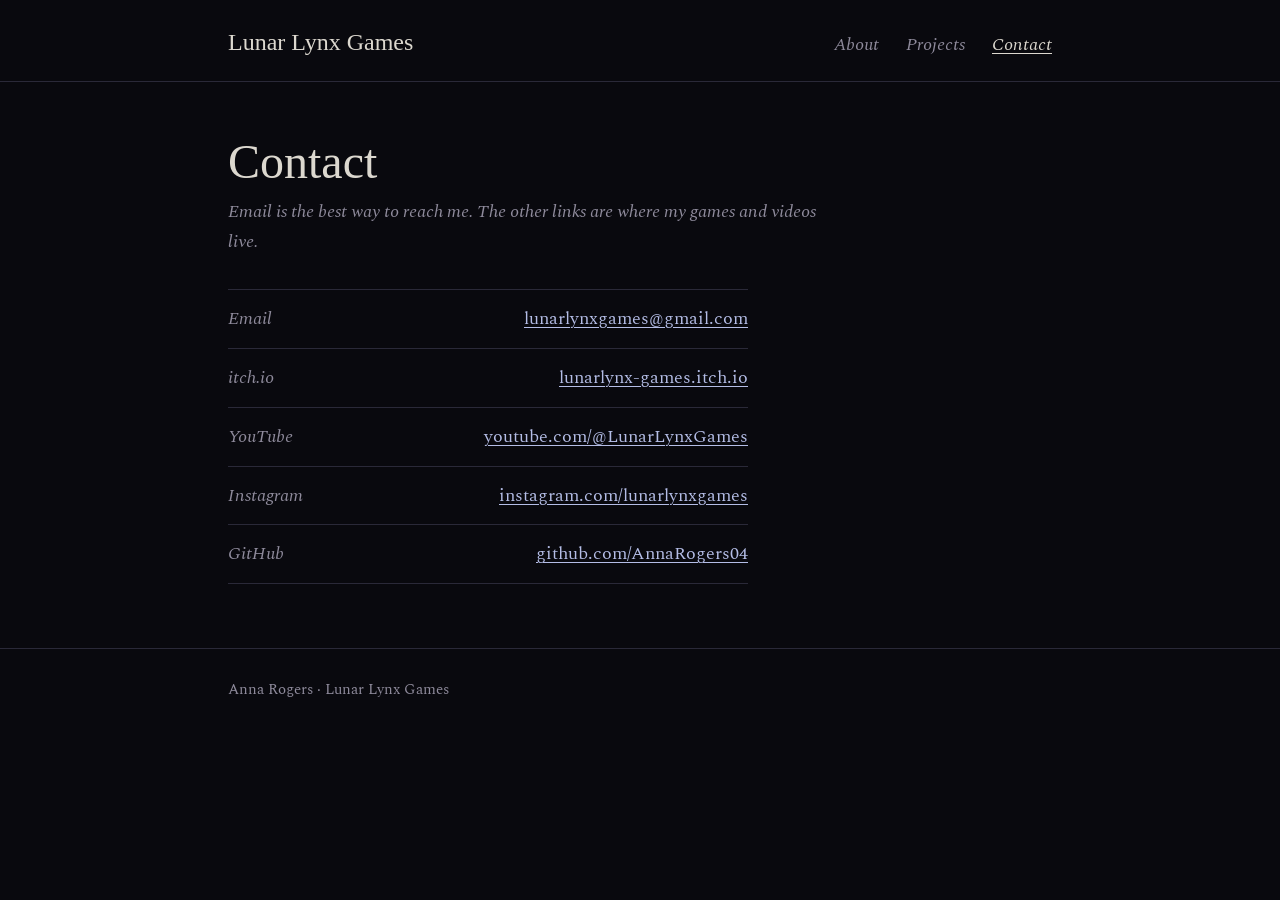
==== contact.html @ 035e0b63 "Rename Contact.html to contact.html" ====
<!DOCTYPE html>
<html lang="en">
<head>
  <meta charset="UTF-8">
  <meta name="viewport" content="width=device-width, initial-scale=1.0">
  <title>Contact | Anna Rogers</title>
  <meta name="description" content="Get in touch with Anna Rogers, indie horror games developer.">
  <link rel="preconnect" href="https://fonts.googleapis.com">
  <link rel="preconnect" href="https://fonts.gstatic.com" crossorigin>
  <link href="https://fonts.googleapis.com/css2?family=IM+Fell+English:ital@0;1&family=Spectral:ital,wght@0,400;0,600;1,400&display=swap" rel="stylesheet">
  <link rel="icon" href="assets/favicon.png">
  <link rel="stylesheet" href="css/style.css">
</head>
<body>
  <header class="site">
    <div class="wrap">
      <a class="brand" href="index.html">Lunar Lynx Games</a>
      <nav>
        <a href="index.html">About</a>
        <a href="projects.html">Projects</a>
        <a href="contact.html" class="current">Contact</a>
      </nav>
    </div>
  </header>

  <main class="wrap">
    <section class="page-section">
      <h1>Contact</h1>
      <p class="lead">Email is the best way to reach me. The other links are where my games and videos live.</p>

      <div class="contact-list">
        <div class="contact-item">
          <span class="contact-label">Email</span>
          <a href="mailto:lunarlynxgames@gmail.com">lunarlynxgames@gmail.com</a>
        </div>
        <div class="contact-item">
          <span class="contact-label">itch.io</span>
          <a href="https://lunarlynx-games.itch.io/" target="_blank" rel="noopener">lunarlynx-games.itch.io</a>
        </div>
        <div class="contact-item">
          <span class="contact-label">YouTube</span>
          <a href="https://www.youtube.com/@LunarLynxGames" target="_blank" rel="noopener">youtube.com/@LunarLynxGames</a>
        </div>
        <div class="contact-item">
          <span class="contact-label">Instagram</span>
          <a href="https://www.instagram.com/lunarlynxgames/" target="_blank" rel="noopener">instagram.com/lunarlynxgames</a>
        </div>
        <div class="contact-item">
          <span class="contact-label">GitHub</span>
          <a href="https://github.com/AnnaRogers04">github.com/AnnaRogers04</a>
        </div>
      </div>
    </section>
  </main>

  <footer>
    <div class="wrap">
      Anna Rogers &middot; Lunar Lynx Games
    </div>
  </footer>
</body>
</html>
---- css/style.css ----
:root {
  --bg: #09090e;
  --text: #dcd8cf;
  --muted: #8f8b9c;
  --line: #2a2938;
  --moon: #b4bde6;
  --eye: #f2a93b;
  --display: "IM Fell English", "Iowan Old Style", Georgia, serif;
  --body: "Spectral", Georgia, "Times New Roman", serif;
}

* { box-sizing: border-box; }

body {
  margin: 0;
  font-family: var(--body);
  font-size: 1.1rem;
  line-height: 1.7;
  background: var(--bg);
  color: var(--text);
}

a { color: var(--moon); text-underline-offset: 3px; text-decoration-thickness: 1px; }
a:hover { color: var(--eye); }

.wrap { max-width: 880px; margin: 0 auto; padding: 0 28px; }

/* Header */
header.site { border-bottom: 1px solid var(--line); }
header.site .wrap {
  display: flex;
  justify-content: space-between;
  align-items: baseline;
  padding-top: 22px;
  padding-bottom: 18px;
  flex-wrap: wrap;
  gap: 8px 24px;
}
header.site .brand {
  font-family: var(--display);
  font-size: 1.5rem;
  color: var(--text);
  text-decoration: none;
}
header.site nav a {
  margin-left: 22px;
  color: var(--muted);
  text-decoration: none;
  font-style: italic;
}
header.site nav a:hover,
header.site nav a.current { color: var(--text); text-decoration: underline; }

/* Headings */
h1, h2, h3 { font-family: var(--display); font-weight: 400; line-height: 1.15; }

/* About page */
.hero {
  padding: 56px 0 64px;
  display: grid;
  grid-template-columns: 1fr 300px;
  gap: 48px;
  align-items: start;
}
.hero h1 { font-size: clamp(2.6rem, 6vw, 3.8rem); margin: 0 0 6px; }
.hero .role { font-style: italic; color: var(--moon); margin: 0 0 28px; }
.hero p.bio { max-width: 34em; margin: 0 0 1.1em; }
.hero p.links { margin-top: 28px; }
.hero p.links a { margin-right: 22px; }
.hero-logo { width: 100%; mix-blend-mode: lighten; margin-top: 8px; }
@media (max-width: 760px) {
  .hero { grid-template-columns: 1fr; gap: 16px; padding-top: 32px; }
  .hero-logo { order: -1; max-width: 240px; }
}

/* Inner pages */
.page-section { padding: 52px 0 64px; }
.page-section h1 { font-size: clamp(2.2rem, 5vw, 3rem); margin: 0 0 8px; }
.lead { color: var(--muted); font-style: italic; max-width: 34em; margin: 0 0 32px; }

/* Filters: plain words, not buttons */
.filters { margin-bottom: 8px; display: flex; gap: 20px; flex-wrap: wrap; }
.filter {
  background: none;
  border: none;
  padding: 0;
  font: inherit;
  font-style: italic;
  color: var(--muted);
  cursor: pointer;
  text-transform: capitalize;
}
.filter:hover { color: var(--text); }
.filter.active { color: var(--text); text-decoration: underline; text-underline-offset: 5px; }

/* Project list: rows divided by thin lines */
.grid { border-top: 1px solid var(--line); }
.card {
  display: flex;
  gap: 22px;
  align-items: center;
  padding: 22px 0;
  border-bottom: 1px solid var(--line);
  text-decoration: none;
  color: var(--text);
}
.thumb {
  width: 200px;
  flex: none;
  aspect-ratio: 16 / 10;
  object-fit: cover;
  border: 1px solid var(--line);
  background: #111018;
}
@media (max-width: 600px) {
  .card { flex-direction: column; align-items: flex-start; gap: 14px; }
  .thumb { width: 100%; }
}
.card h3 { display: inline; margin: 0; font-size: 1.6rem; }
.card:hover h3 { color: var(--eye); }
.card p { margin: 6px 0 0; color: var(--muted); max-width: 36em; }
.card-year { color: var(--muted); font-size: 0.9rem; margin-right: 10px; }
.card-tags { margin-left: 14px; }
.tag { font-style: italic; font-size: 0.95rem; color: var(--muted); }
.tag::before { content: "("; }
.tag::after { content: ")"; }

/* Contact: a plain list */
.contact-list { max-width: 520px; border-top: 1px solid var(--line); }
.contact-item {
  display: flex;
  justify-content: space-between;
  gap: 16px;
  padding: 14px 0;
  border-bottom: 1px solid var(--line);
  flex-wrap: wrap;
}
.contact-label { color: var(--muted); font-style: italic; }

footer { padding: 28px 0 40px; color: var(--muted); font-size: 0.95rem; border-top: 1px solid var(--line); }
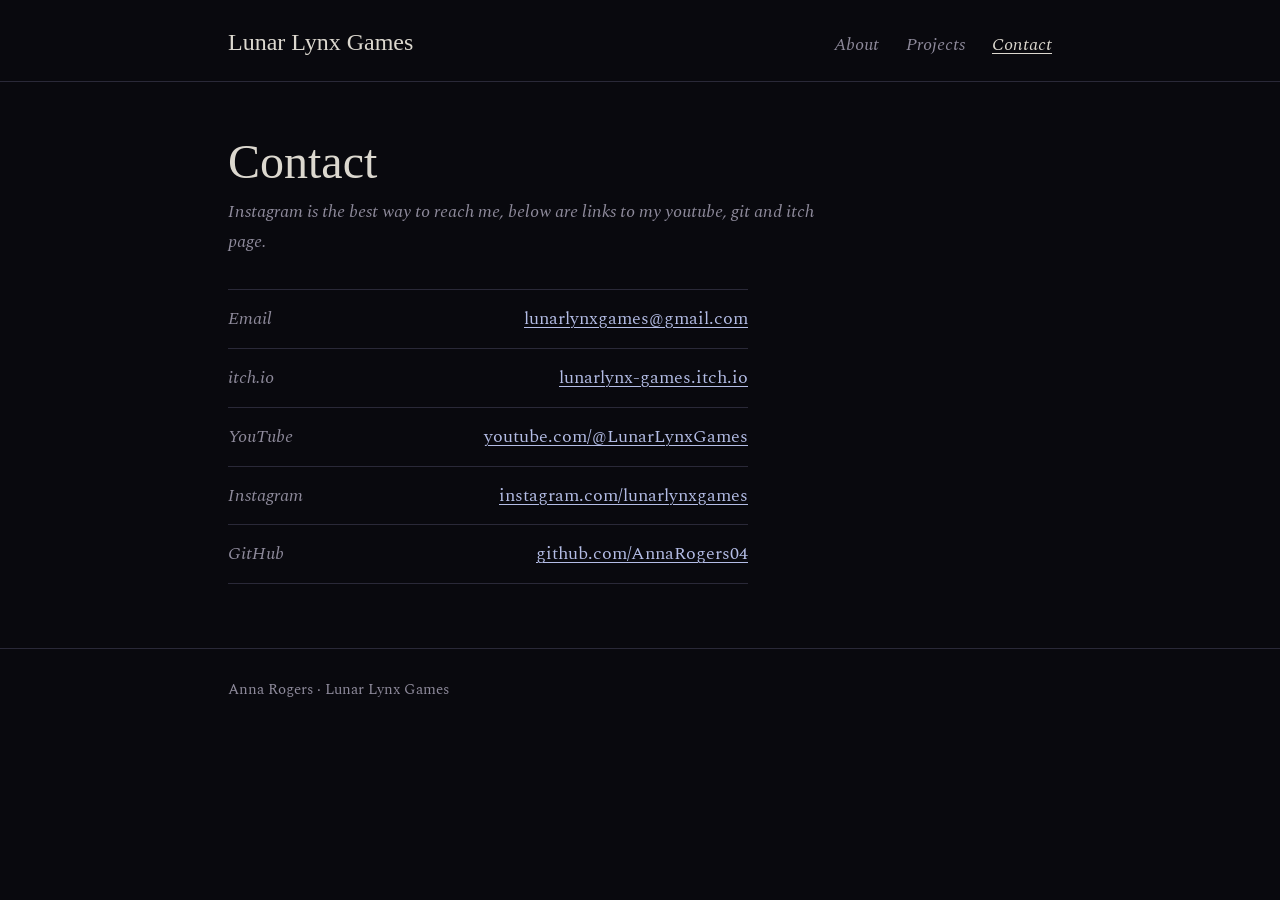
==== commit de14f58d: "Update contact information in contact.html" ====
--- a/contact.html
+++ b/contact.html
@@ -26,7 +26,7 @@
   <main class="wrap">
     <section class="page-section">
       <h1>Contact</h1>
-      <p class="lead">Email is the best way to reach me. The other links are where my games and videos live.</p>
+      <p class="lead">Instagram is the best way to reach me, below are links to my youtube, git and itch page.</p>
 
       <div class="contact-list">
         <div class="contact-item">
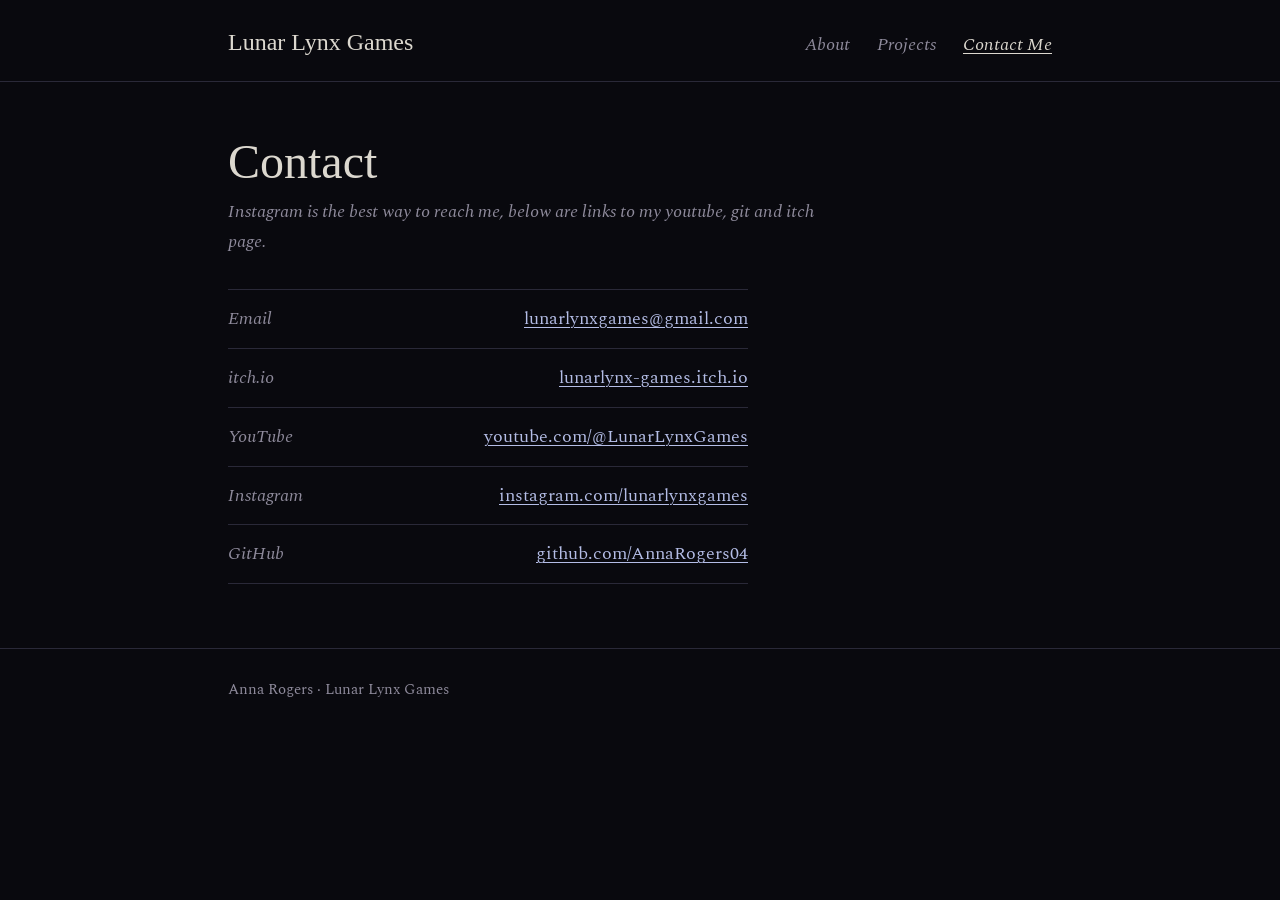
==== commit 30db07ce: "Change 'Contact' link text to 'Contact Me'" ====
--- a/contact.html
+++ b/contact.html
@@ -18,7 +18,7 @@
       <nav>
         <a href="index.html">About</a>
         <a href="projects.html">Projects</a>
-        <a href="contact.html" class="current">Contact</a>
+        <a href="contact.html" class="current">Contact Me</a>
       </nav>
     </div>
   </header>
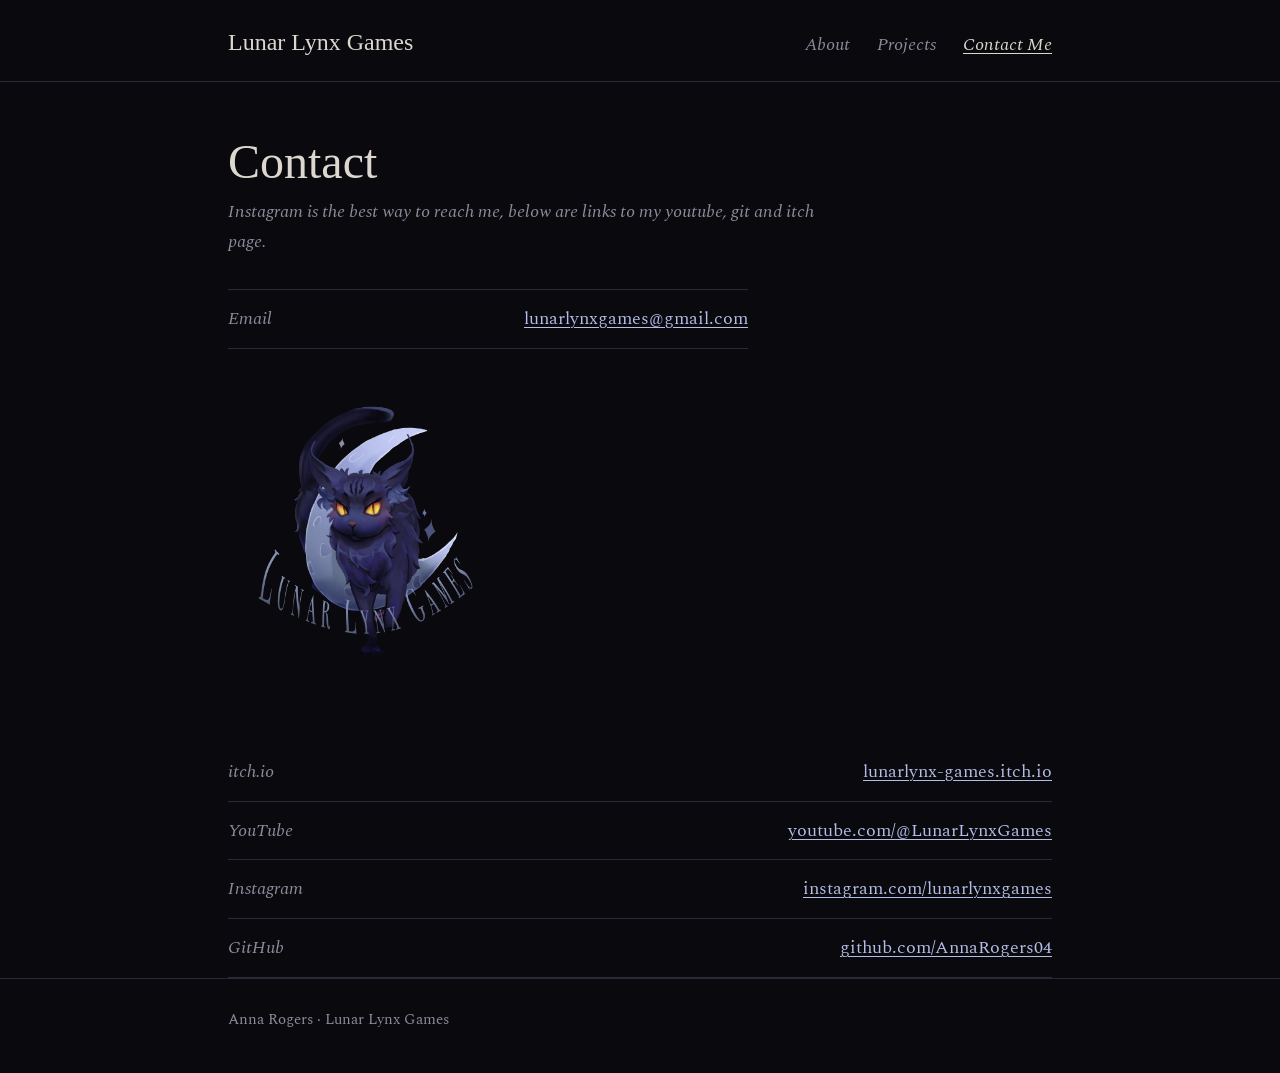
==== commit d5ad3b5c: "Add logo image to contact.html Added a logo image to the contact section." ====
--- a/contact.html
+++ b/contact.html
@@ -33,6 +33,8 @@
           <span class="contact-label">Email</span>
           <a href="mailto:lunarlynxgames@gmail.com">lunarlynxgames@gmail.com</a>
         </div>
+        <img class="hero-logo" src="assets/logo.jpg" alt="Lunar Lynx Games logo" style="max-width: 280px; margin-top: 40px;">
+    </section>
         <div class="contact-item">
           <span class="contact-label">itch.io</span>
           <a href="https://lunarlynx-games.itch.io/" target="_blank" rel="noopener">lunarlynx-games.itch.io</a>
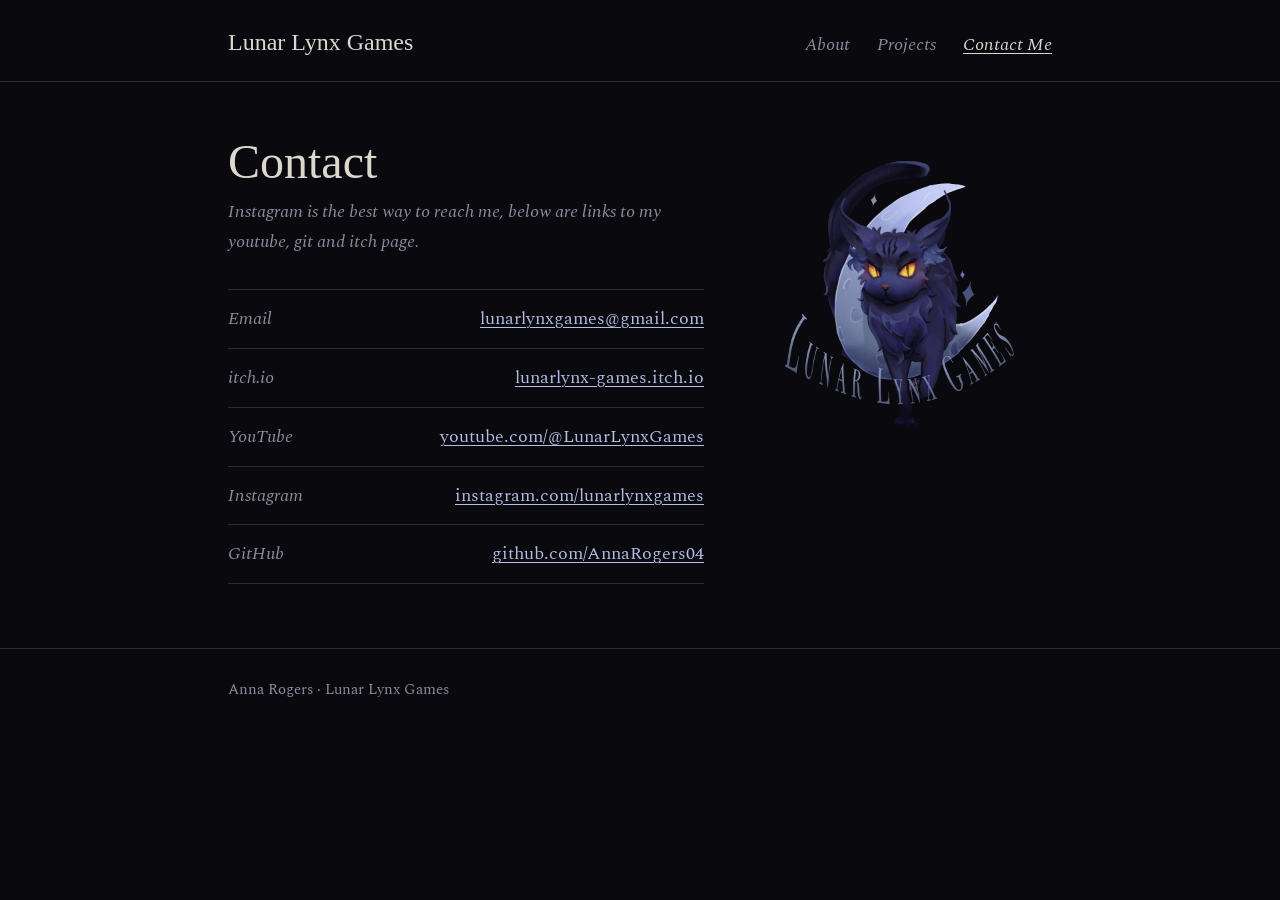
==== commit 1b0fa2cd: "Refactor contact section layout and links" ====
--- a/contact.html
+++ b/contact.html
@@ -24,35 +24,37 @@
   </header>
 
   <main class="wrap">
-    <section class="page-section">
-      <h1>Contact</h1>
-      <p class="lead">Instagram is the best way to reach me, below are links to my youtube, git and itch page.</p>
+    <div class="hero page-section">
+      <div class="hero-text">
+        <h1>Contact</h1>
+        <p class="lead">Instagram is the best way to reach me, below are links to my youtube, git and itch page.</p>
 
-      <div class="contact-list">
-        <div class="contact-item">
-          <span class="contact-label">Email</span>
-          <a href="mailto:lunarlynxgames@gmail.com">lunarlynxgames@gmail.com</a>
-        </div>
-        <img class="hero-logo" src="assets/logo.jpg" alt="Lunar Lynx Games logo" style="max-width: 280px; margin-top: 40px;">
-    </section>
-        <div class="contact-item">
-          <span class="contact-label">itch.io</span>
-          <a href="https://lunarlynx-games.itch.io/" target="_blank" rel="noopener">lunarlynx-games.itch.io</a>
-        </div>
-        <div class="contact-item">
-          <span class="contact-label">YouTube</span>
-          <a href="https://www.youtube.com/@LunarLynxGames" target="_blank" rel="noopener">youtube.com/@LunarLynxGames</a>
-        </div>
-        <div class="contact-item">
-          <span class="contact-label">Instagram</span>
-          <a href="https://www.instagram.com/lunarlynxgames/" target="_blank" rel="noopener">instagram.com/lunarlynxgames</a>
-        </div>
-        <div class="contact-item">
-          <span class="contact-label">GitHub</span>
-          <a href="https://github.com/AnnaRogers04">github.com/AnnaRogers04</a>
+        <div class="contact-list">
+          <div class="contact-item">
+            <span class="contact-label">Email</span>
+            <a href="mailto:lunarlynxgames@gmail.com">lunarlynxgames@gmail.com</a>
+          </div>
+          <div class="contact-item">
+            <span class="contact-label">itch.io</span>
+            <a href="https://lunarlynx-games.itch.io/" target="_blank" rel="noopener">lunarlynx-games.itch.io</a>
+          </div>
+          <div class="contact-item">
+            <span class="contact-label">YouTube</span>
+            <a href="https://www.youtube.com/@LunarLynxGames" target="_blank" rel="noopener">youtube.com/@LunarLynxGames</a>
+          </div>
+          <div class="contact-item">
+            <span class="contact-label">Instagram</span>
+            <a href="https://www.instagram.com/lunarlynxgames/" target="_blank" rel="noopener">instagram.com/lunarlynxgames</a>
+          </div>
+          <div class="contact-item">
+            <span class="contact-label">GitHub</span>
+            <a href="https://github.com/AnnaRogers04">github.com/AnnaRogers04</a>
+          </div>
         </div>
       </div>
-    </section>
+
+      <img class="hero-logo" src="assets/logo.jpg" alt="Lunar Lynx Games logo: a dark lynx walking in front of a crescent moon">
+    </div>
   </main>
 
   <footer>
@@ -62,4 +64,3 @@
   </footer>
 </body>
 </html>
-
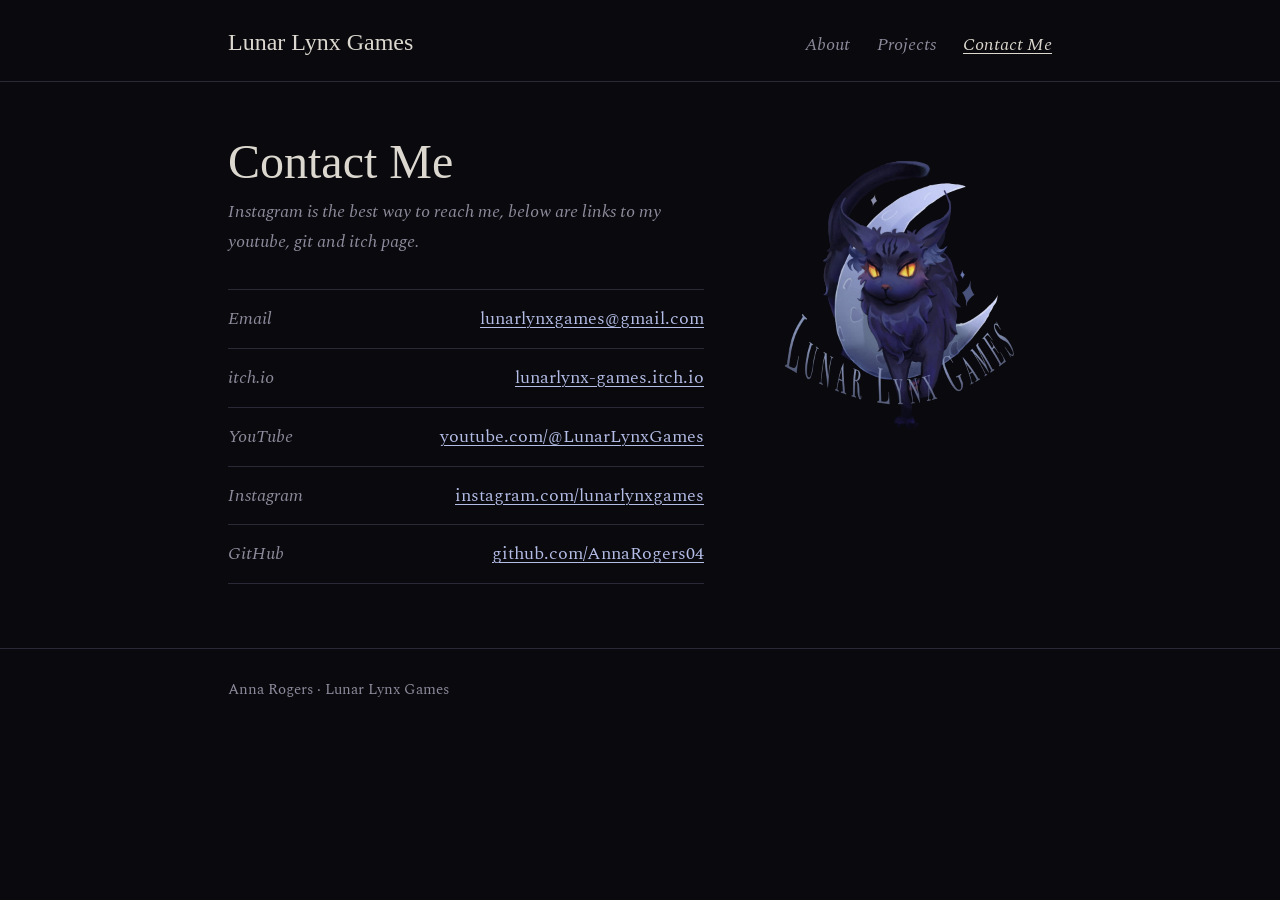
==== commit fac862bd: "Change heading from 'Contact' to 'Contact Me'" ====
--- a/contact.html
+++ b/contact.html
@@ -26,7 +26,7 @@
   <main class="wrap">
     <div class="hero page-section">
       <div class="hero-text">
-        <h1>Contact</h1>
+        <h1>Contact Me</h1>
         <p class="lead">Instagram is the best way to reach me, below are links to my youtube, git and itch page.</p>
 
         <div class="contact-list">
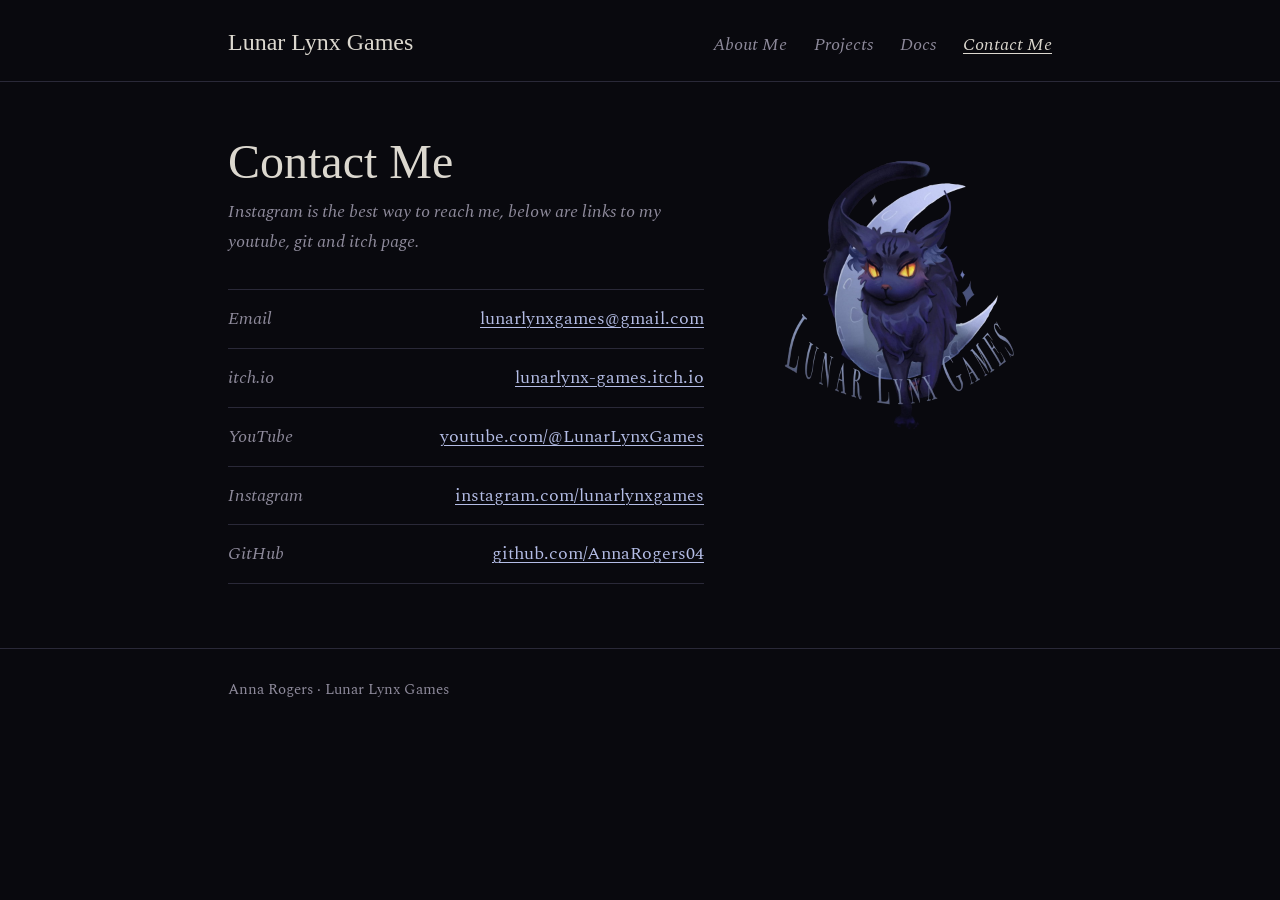
==== commit 6631b34a: "Update navigation links in contact.html" ====
--- a/contact.html
+++ b/contact.html
@@ -16,8 +16,9 @@
     <div class="wrap">
       <a class="brand" href="index.html">Lunar Lynx Games</a>
       <nav>
-        <a href="index.html">About</a>
+        <a href="index.html">About Me</a>
         <a href="projects.html">Projects</a>
+        <a href="docs/index.html">Docs</a>
         <a href="contact.html" class="current">Contact Me</a>
       </nav>
     </div>
